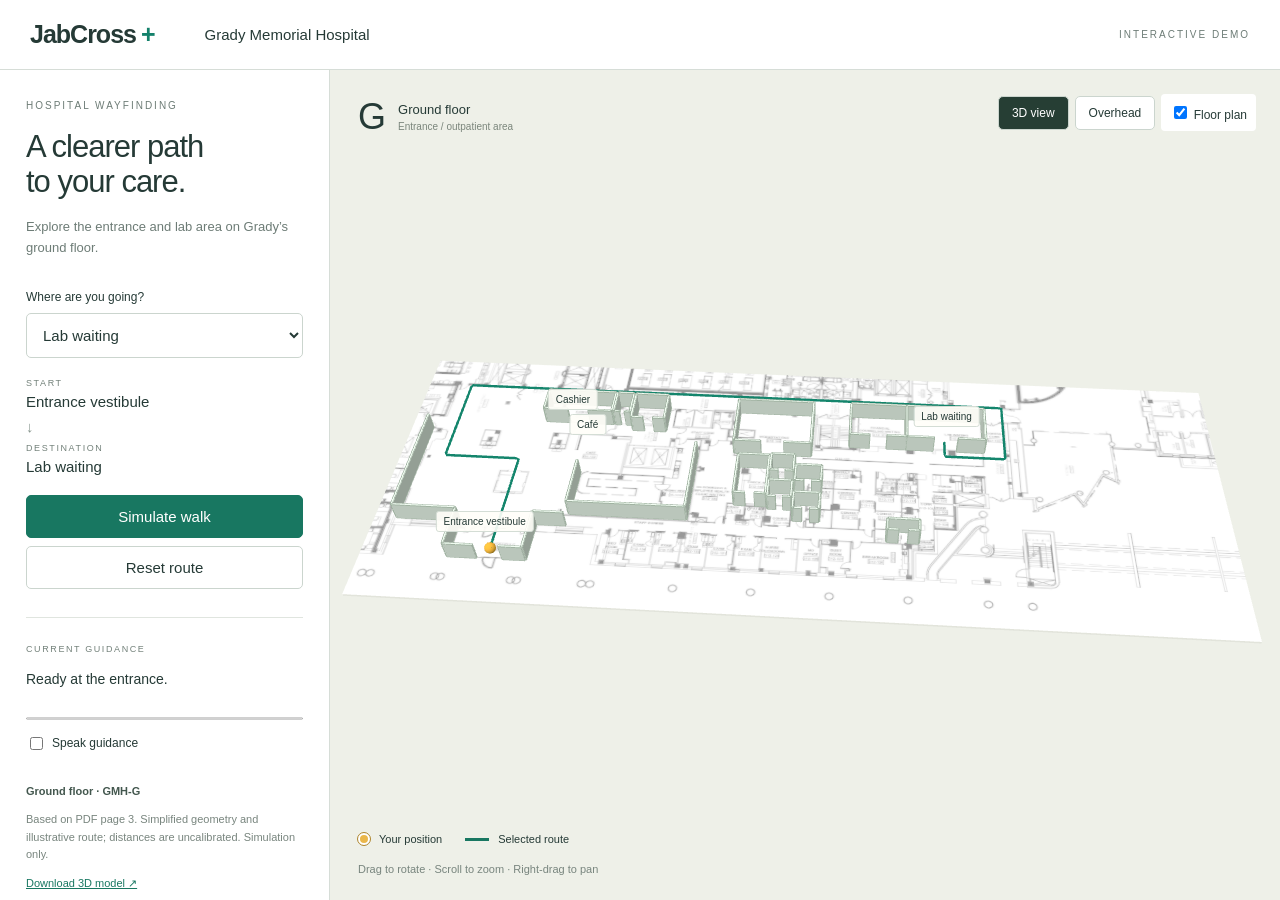
==== demo/index.html @ 225fdd09 "3d floor" ====
<!doctype html><html lang="en"><head><meta charset="utf-8"><meta name="viewport" content="width=device-width,initial-scale=1"><title>JabCross · Grady ground floor</title><link rel="stylesheet" href="style.css"><script type="importmap">{"imports":{"three":"./vendor/three.module.js"}}</script></head><body><header><strong>JabCross<span class="cross">+</span></strong><span>Grady Memorial Hospital</span><small>INTERACTIVE DEMO</small></header><main><aside><div class="eyebrow">HOSPITAL WAYFINDING</div><h1>A clearer path<br>to your care.</h1><p class="intro">Explore the entrance and lab area on Grady’s ground floor.</p><label for="destination">Where are you going?</label><select id="destination"><option value="lab">Lab waiting</option><option value="cafe">Café</option><option value="cashier">Cashier</option></select><div class="journey"><small>START</small><div>Entrance vestibule</div><span>↓</span><small>DESTINATION</small><div id="target">Lab waiting</div></div><button id="play" class="primary">Simulate walk</button><button id="reset">Reset route</button><div class="instruction" aria-live="polite"><small>CURRENT GUIDANCE</small><p id="guidance">Ready at the entrance.</p><progress id="progress" value="0" max="1" aria-label="Route progress"></progress></div><label class="check"><input id="voice" type="checkbox"> Speak guidance</label><footer><b>Ground floor · GMH-G</b><p>Based on PDF page 3. Simplified geometry and illustrative route; distances are uncalibrated. Simulation only.</p><a href="grady-ground.glb" download>Download 3D model ↗</a><a href="grady-ground.json" download>Download map data ↗</a></footer></aside><section id="viewport" aria-label="Interactive 3D hospital map"><div class="tools"><button id="angled" aria-pressed="true">3D view</button><button id="top" aria-pressed="false">Overhead</button><label><input id="reference" type="checkbox" checked> Floor plan</label></div><div id="labels"></div><div class="maptitle"><b>G</b><span>Ground floor<small>Entrance / outpatient area</small></span></div><div class="legend"><span class="dot"></span> Your position <span class="line"></span> Selected route</div><div class="hint">Drag to rotate · Scroll to zoom · Right-drag to pan</div><div id="error" role="alert"></div></section></main><script type="module" src="app.js"></script></body></html>
---- demo/style.css ----
*{box-sizing:border-box}body{margin:0;background:#f5f4ef;color:#253a36;font:15px 'Segoe UI',sans-serif}header{height:70px;display:flex;align-items:center;gap:50px;padding:0 30px;border-bottom:1px solid #d6ddd7;background:#fff}header strong{font-size:25px;letter-spacing:-1px}.cross{color:#14816b;margin-left:5px}header small{margin-left:auto;letter-spacing:2px;font-size:10px;color:#6e7d77}main{display:grid;grid-template-columns:330px 1fr;height:calc(100dvh - 70px)}aside{padding:30px 26px;overflow:auto;background:#fff;border-right:1px solid #d6ddd7}.eyebrow{font-size:10px;letter-spacing:2px;color:#6d7c76}h1{font-size:31px;line-height:1.13;letter-spacing:-1px;font-weight:500;margin:18px 0}.intro{color:#6d7c76;line-height:1.6;font-size:13px;margin-bottom:28px}label{font-size:12px}select,button{font:inherit;border:1px solid #cbd5ce;border-radius:5px;background:#fff;color:#253a36;padding:12px;cursor:pointer}select{display:block;width:100%;margin-top:9px}.journey{padding:20px 0;display:grid;gap:5px}.journey small,.instruction small{font-size:9px;letter-spacing:1.6px;color:#73817a}.journey span{color:#8a9890;margin:3px 0}aside button{width:100%;margin-bottom:8px}.primary{background:#187761;color:#fff;border-color:#187761}button:hover{filter:brightness(.96)}button:focus-visible,a:focus-visible,select:focus-visible{outline:3px solid #c69837;outline-offset:3px}.instruction{border-top:1px solid #e0e5df;margin-top:20px;padding-top:20px;min-height:105px}.instruction p{font-size:14px;line-height:1.5}progress{width:100%;height:5px;accent-color:#187761}.check{display:flex;align-items:center;gap:6px;margin-top:12px}footer{margin-top:30px;font-size:11px;color:#78857e;line-height:1.6}footer b{color:#43574e}footer a{display:block;color:#187761;margin-top:7px}#viewport{position:relative;overflow:hidden;min-height:480px}canvas{display:block;width:100%;height:100%}.tools{position:absolute;right:24px;top:24px;z-index:3;display:flex;gap:6px;align-items:center}.tools button{padding:9px 13px;font-size:12px}.tools button[aria-pressed=true]{background:#263e34;color:white}.tools label{background:#fff;padding:9px;border-radius:4px}.maptitle{position:absolute;left:28px;top:26px;display:flex;gap:12px;align-items:center;pointer-events:none}.maptitle b{font-size:36px;font-weight:400}.maptitle span{font-size:13px}.maptitle small{display:block;font-size:10px;color:#7b867c;margin-top:4px}.legend{position:absolute;bottom:55px;left:28px;display:flex;gap:9px;align-items:center;font-size:11px}.dot{background:#eab74b;border:2px solid white;outline:1px solid #ae852d;width:12px;height:12px;border-radius:50%}.line{width:24px;height:3px;background:#187761;margin-left:14px}.hint{position:absolute;bottom:25px;left:28px;font-size:11px;color:#78857e}#labels{position:absolute;inset:0;pointer-events:none;overflow:hidden}.label{position:absolute;background:#fffef9e8;border:1px solid #d4ddd5;padding:4px 7px;white-space:nowrap;font-size:10px;border-radius:3px;transform:translate(-50%,-100%)}#error{position:absolute;top:100px;left:25px;color:#ac3333}@media(max-width:850px){main{grid-template-columns:250px 1fr}aside{padding:22px 18px}.tools{top:85px;left:18px;right:auto}.maptitle{left:18px}h1{font-size:26px}}@media(max-width:600px){header{gap:18px;padding:0 16px}header span{font-size:11px}header small{display:none}main{display:flex;flex-direction:column-reverse;height:auto}#viewport{height:58dvh;min-height:400px}aside{overflow:visible}.journey{display:none}aside h1 br{display:none}h1{font-size:25px}.intro{margin-bottom:15px}footer{margin-top:18px}}
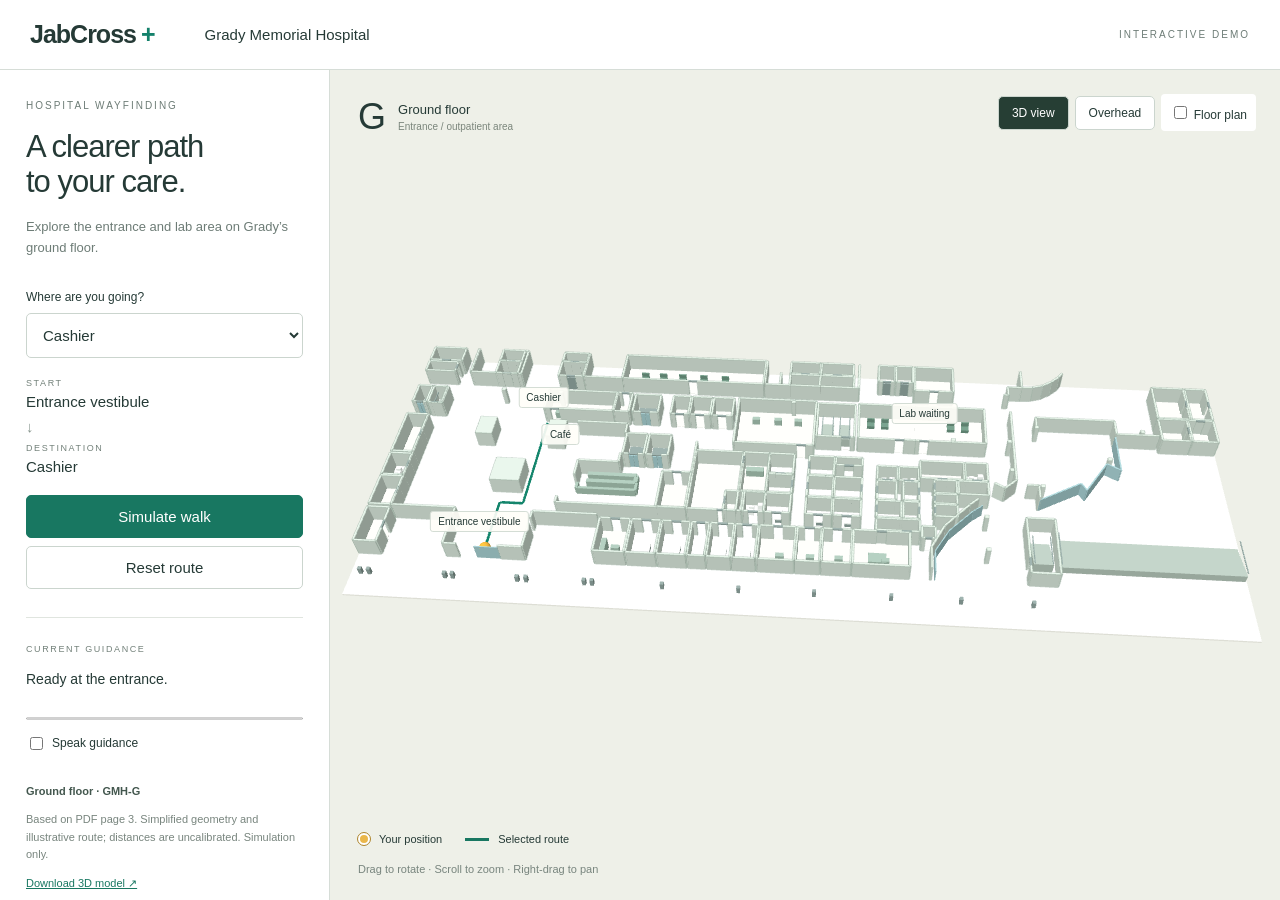
==== commit fdbd6b1a: "Add navigator and align the shared map with PLAN.md - server/nav.py: routing, guidance, pacing and l" ====
--- a/demo/index.html
+++ b/demo/index.html
@@ -1 +1 @@
-<!doctype html><html lang="en"><head><meta charset="utf-8"><meta name="viewport" content="width=device-width,initial-scale=1"><title>JabCross · Grady ground floor</title><link rel="stylesheet" href="style.css"><script type="importmap">{"imports":{"three":"./vendor/three.module.js"}}</script></head><body><header><strong>JabCross<span class="cross">+</span></strong><span>Grady Memorial Hospital</span><small>INTERACTIVE DEMO</small></header><main><aside><div class="eyebrow">HOSPITAL WAYFINDING</div><h1>A clearer path<br>to your care.</h1><p class="intro">Explore the entrance and lab area on Grady’s ground floor.</p><label for="destination">Where are you going?</label><select id="destination"><option value="lab">Lab waiting</option><option value="cafe">Café</option><option value="cashier">Cashier</option></select><div class="journey"><small>START</small><div>Entrance vestibule</div><span>↓</span><small>DESTINATION</small><div id="target">Lab waiting</div></div><button id="play" class="primary">Simulate walk</button><button id="reset">Reset route</button><div class="instruction" aria-live="polite"><small>CURRENT GUIDANCE</small><p id="guidance">Ready at the entrance.</p><progress id="progress" value="0" max="1" aria-label="Route progress"></progress></div><label class="check"><input id="voice" type="checkbox"> Speak guidance</label><footer><b>Ground floor · GMH-G</b><p>Based on PDF page 3. Simplified geometry and illustrative route; distances are uncalibrated. Simulation only.</p><a href="grady-ground.glb" download>Download 3D model ↗</a><a href="grady-ground.json" download>Download map data ↗</a></footer></aside><section id="viewport" aria-label="Interactive 3D hospital map"><div class="tools"><button id="angled" aria-pressed="true">3D view</button><button id="top" aria-pressed="false">Overhead</button><label><input id="reference" type="checkbox" checked> Floor plan</label></div><div id="labels"></div><div class="maptitle"><b>G</b><span>Ground floor<small>Entrance / outpatient area</small></span></div><div class="legend"><span class="dot"></span> Your position <span class="line"></span> Selected route</div><div class="hint">Drag to rotate · Scroll to zoom · Right-drag to pan</div><div id="error" role="alert"></div></section></main><script type="module" src="app.js"></script></body></html>
+<!doctype html><html lang="en"><head><meta charset="utf-8"><meta name="viewport" content="width=device-width,initial-scale=1"><title>JabCross · Grady ground floor</title><link rel="stylesheet" href="style.css"><script type="importmap">{"imports":{"three":"./vendor/three.module.js"}}</script></head><body><header><strong>JabCross<span class="cross">+</span></strong><span>Grady Memorial Hospital</span><small>INTERACTIVE DEMO</small></header><main><aside><div class="eyebrow">HOSPITAL WAYFINDING</div><h1>A clearer path<br>to your care.</h1><p class="intro">Explore the entrance and lab area on Grady’s ground floor.</p><label for="destination">Where are you going?</label><select id="destination"><option value="cashier">Cashier</option><option value="cafe">Café</option><option value="lab">Lab waiting</option></select><div class="journey"><small>START</small><div>Entrance vestibule</div><span>↓</span><small>DESTINATION</small><div id="target">Cashier</div></div><button id="play" class="primary">Simulate walk</button><button id="reset">Reset route</button><div class="instruction" aria-live="polite"><small>CURRENT GUIDANCE</small><p id="guidance">Ready at the entrance.</p><progress id="progress" value="0" max="1" aria-label="Route progress"></progress></div><label class="check"><input id="voice" type="checkbox"> Speak guidance</label><footer><b>Ground floor · GMH-G</b><p>Based on PDF page 3. Simplified geometry and illustrative route; distances are uncalibrated. Simulation only.</p><a href="grady-ground.glb" download>Download 3D model ↗</a><a href="grady-ground.json" download>Download map data ↗</a></footer></aside><section id="viewport" aria-label="Interactive 3D hospital map"><div class="tools"><button id="angled" aria-pressed="true">3D view</button><button id="top" aria-pressed="false">Overhead</button><label><input id="reference" type="checkbox"> Floor plan</label></div><div id="labels"></div><div class="maptitle"><b>G</b><span>Ground floor<small>Entrance / outpatient area</small></span></div><div class="legend"><span class="dot"></span> Your position <span class="line"></span> Selected route</div><div class="hint">Drag to rotate · Scroll to zoom · Right-drag to pan</div><div id="error" role="alert"></div></section></main><script type="module" src="app.js"></script></body></html>
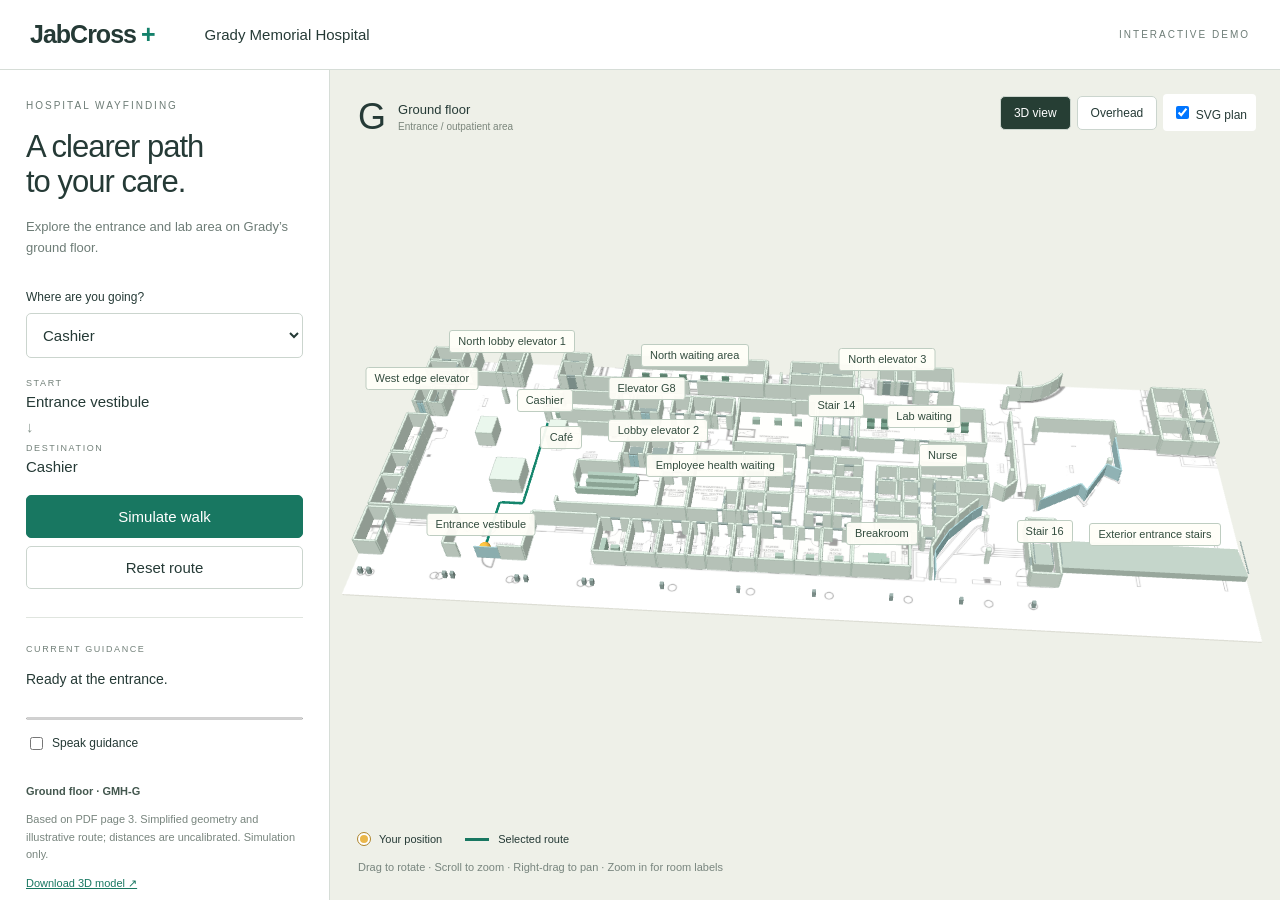
==== commit 7aabf49e: "file" ====
--- a/demo/index.html
+++ b/demo/index.html
@@ -1 +1 @@
-<!doctype html><html lang="en"><head><meta charset="utf-8"><meta name="viewport" content="width=device-width,initial-scale=1"><title>JabCross · Grady ground floor</title><link rel="stylesheet" href="style.css"><script type="importmap">{"imports":{"three":"./vendor/three.module.js"}}</script></head><body><header><strong>JabCross<span class="cross">+</span></strong><span>Grady Memorial Hospital</span><small>INTERACTIVE DEMO</small></header><main><aside><div class="eyebrow">HOSPITAL WAYFINDING</div><h1>A clearer path<br>to your care.</h1><p class="intro">Explore the entrance and lab area on Grady’s ground floor.</p><label for="destination">Where are you going?</label><select id="destination"><option value="cashier">Cashier</option><option value="cafe">Café</option><option value="lab">Lab waiting</option></select><div class="journey"><small>START</small><div>Entrance vestibule</div><span>↓</span><small>DESTINATION</small><div id="target">Cashier</div></div><button id="play" class="primary">Simulate walk</button><button id="reset">Reset route</button><div class="instruction" aria-live="polite"><small>CURRENT GUIDANCE</small><p id="guidance">Ready at the entrance.</p><progress id="progress" value="0" max="1" aria-label="Route progress"></progress></div><label class="check"><input id="voice" type="checkbox"> Speak guidance</label><footer><b>Ground floor · GMH-G</b><p>Based on PDF page 3. Simplified geometry and illustrative route; distances are uncalibrated. Simulation only.</p><a href="grady-ground.glb" download>Download 3D model ↗</a><a href="grady-ground.json" download>Download map data ↗</a></footer></aside><section id="viewport" aria-label="Interactive 3D hospital map"><div class="tools"><button id="angled" aria-pressed="true">3D view</button><button id="top" aria-pressed="false">Overhead</button><label><input id="reference" type="checkbox"> Floor plan</label></div><div id="labels"></div><div class="maptitle"><b>G</b><span>Ground floor<small>Entrance / outpatient area</small></span></div><div class="legend"><span class="dot"></span> Your position <span class="line"></span> Selected route</div><div class="hint">Drag to rotate · Scroll to zoom · Right-drag to pan</div><div id="error" role="alert"></div></section></main><script type="module" src="app.js"></script></body></html>
+<!doctype html><html lang="en"><head><meta charset="utf-8"><meta name="viewport" content="width=device-width,initial-scale=1"><title>JabCross · Grady ground floor</title><link rel="stylesheet" href="style.css"><script type="importmap">{"imports":{"three":"./vendor/three.module.js"}}</script></head><body><header><strong>JabCross<span class="cross">+</span></strong><span>Grady Memorial Hospital</span><small>INTERACTIVE DEMO</small></header><main><aside><div class="eyebrow">HOSPITAL WAYFINDING</div><h1>A clearer path<br>to your care.</h1><p class="intro">Explore the entrance and lab area on Grady’s ground floor.</p><label for="destination">Where are you going?</label><select id="destination"><option value="cashier">Cashier</option><option value="cafe">Café</option><option value="lab">Lab waiting</option></select><div class="journey"><small>START</small><div>Entrance vestibule</div><span>↓</span><small>DESTINATION</small><div id="target">Cashier</div></div><button id="play" class="primary">Simulate walk</button><button id="reset">Reset route</button><div class="instruction" aria-live="polite"><small>CURRENT GUIDANCE</small><p id="guidance">Ready at the entrance.</p><progress id="progress" value="0" max="1" aria-label="Route progress"></progress></div><label class="check"><input id="voice" type="checkbox"> Speak guidance</label><footer><b>Ground floor · GMH-G</b><p>Based on PDF page 3. Simplified geometry and illustrative route; distances are uncalibrated. Simulation only.</p><a href="grady-ground.glb" download>Download 3D model ↗</a><a href="grady-ground.json" download>Download map data ↗</a></footer></aside><section id="viewport" aria-label="Interactive 3D hospital map"><div class="tools"><button id="angled" aria-pressed="true">3D view</button><button id="top" aria-pressed="false">Overhead</button><label><input id="reference" type="checkbox" checked> SVG plan</label></div><div id="labels"></div><div class="maptitle"><b>G</b><span>Ground floor<small>Entrance / outpatient area</small></span></div><div class="legend"><span class="dot"></span> Your position <span class="line"></span> Selected route</div><div class="hint">Drag to rotate · Scroll to zoom · Right-drag to pan · Zoom in for room labels</div><div id="error" role="alert"></div></section></main><script type="module" src="app.js"></script></body></html>
--- a/demo/style.css
+++ b/demo/style.css
@@ -1 +1,6 @@
 *{box-sizing:border-box}body{margin:0;background:#f5f4ef;color:#253a36;font:15px 'Segoe UI',sans-serif}header{height:70px;display:flex;align-items:center;gap:50px;padding:0 30px;border-bottom:1px solid #d6ddd7;background:#fff}header strong{font-size:25px;letter-spacing:-1px}.cross{color:#14816b;margin-left:5px}header small{margin-left:auto;letter-spacing:2px;font-size:10px;color:#6e7d77}main{display:grid;grid-template-columns:330px 1fr;height:calc(100dvh - 70px)}aside{padding:30px 26px;overflow:auto;background:#fff;border-right:1px solid #d6ddd7}.eyebrow{font-size:10px;letter-spacing:2px;color:#6d7c76}h1{font-size:31px;line-height:1.13;letter-spacing:-1px;font-weight:500;margin:18px 0}.intro{color:#6d7c76;line-height:1.6;font-size:13px;margin-bottom:28px}label{font-size:12px}select,button{font:inherit;border:1px solid #cbd5ce;border-radius:5px;background:#fff;color:#253a36;padding:12px;cursor:pointer}select{display:block;width:100%;margin-top:9px}.journey{padding:20px 0;display:grid;gap:5px}.journey small,.instruction small{font-size:9px;letter-spacing:1.6px;color:#73817a}.journey span{color:#8a9890;margin:3px 0}aside button{width:100%;margin-bottom:8px}.primary{background:#187761;color:#fff;border-color:#187761}button:hover{filter:brightness(.96)}button:focus-visible,a:focus-visible,select:focus-visible{outline:3px solid #c69837;outline-offset:3px}.instruction{border-top:1px solid #e0e5df;margin-top:20px;padding-top:20px;min-height:105px}.instruction p{font-size:14px;line-height:1.5}progress{width:100%;height:5px;accent-color:#187761}.check{display:flex;align-items:center;gap:6px;margin-top:12px}footer{margin-top:30px;font-size:11px;color:#78857e;line-height:1.6}footer b{color:#43574e}footer a{display:block;color:#187761;margin-top:7px}#viewport{position:relative;overflow:hidden;min-height:480px}canvas{display:block;width:100%;height:100%}.tools{position:absolute;right:24px;top:24px;z-index:3;display:flex;gap:6px;align-items:center}.tools button{padding:9px 13px;font-size:12px}.tools button[aria-pressed=true]{background:#263e34;color:white}.tools label{background:#fff;padding:9px;border-radius:4px}.maptitle{position:absolute;left:28px;top:26px;display:flex;gap:12px;align-items:center;pointer-events:none}.maptitle b{font-size:36px;font-weight:400}.maptitle span{font-size:13px}.maptitle small{display:block;font-size:10px;color:#7b867c;margin-top:4px}.legend{position:absolute;bottom:55px;left:28px;display:flex;gap:9px;align-items:center;font-size:11px}.dot{background:#eab74b;border:2px solid white;outline:1px solid #ae852d;width:12px;height:12px;border-radius:50%}.line{width:24px;height:3px;background:#187761;margin-left:14px}.hint{position:absolute;bottom:25px;left:28px;font-size:11px;color:#78857e}#labels{position:absolute;inset:0;pointer-events:none;overflow:hidden}.label{position:absolute;background:#fffef9e8;border:1px solid #d4ddd5;padding:4px 7px;white-space:nowrap;font-size:10px;border-radius:3px;transform:translate(-50%,-100%)}#error{position:absolute;top:100px;left:25px;color:#ac3333}@media(max-width:850px){main{grid-template-columns:250px 1fr}aside{padding:22px 18px}.tools{top:85px;left:18px;right:auto}.maptitle{left:18px}h1{font-size:26px}}@media(max-width:600px){header{gap:18px;padding:0 16px}header span{font-size:11px}header small{display:none}main{display:flex;flex-direction:column-reverse;height:auto}#viewport{height:58dvh;min-height:400px}aside{overflow:visible}.journey{display:none}aside h1 br{display:none}h1{font-size:25px}.intro{margin-bottom:15px}footer{margin-top:18px}}
+
+/* Labels are prioritized and collision-culled in screen space. */
+.label{font-size:11px;line-height:15px;height:23px;padding:3px 8px;background:#fffef8f0;text-align:center;box-sizing:border-box;border-color:#becdc1;color:#324c3e}
+.label[hidden]{display:none}
+.hint{right:20px;line-height:1.5;max-width:calc(100% - 48px)}
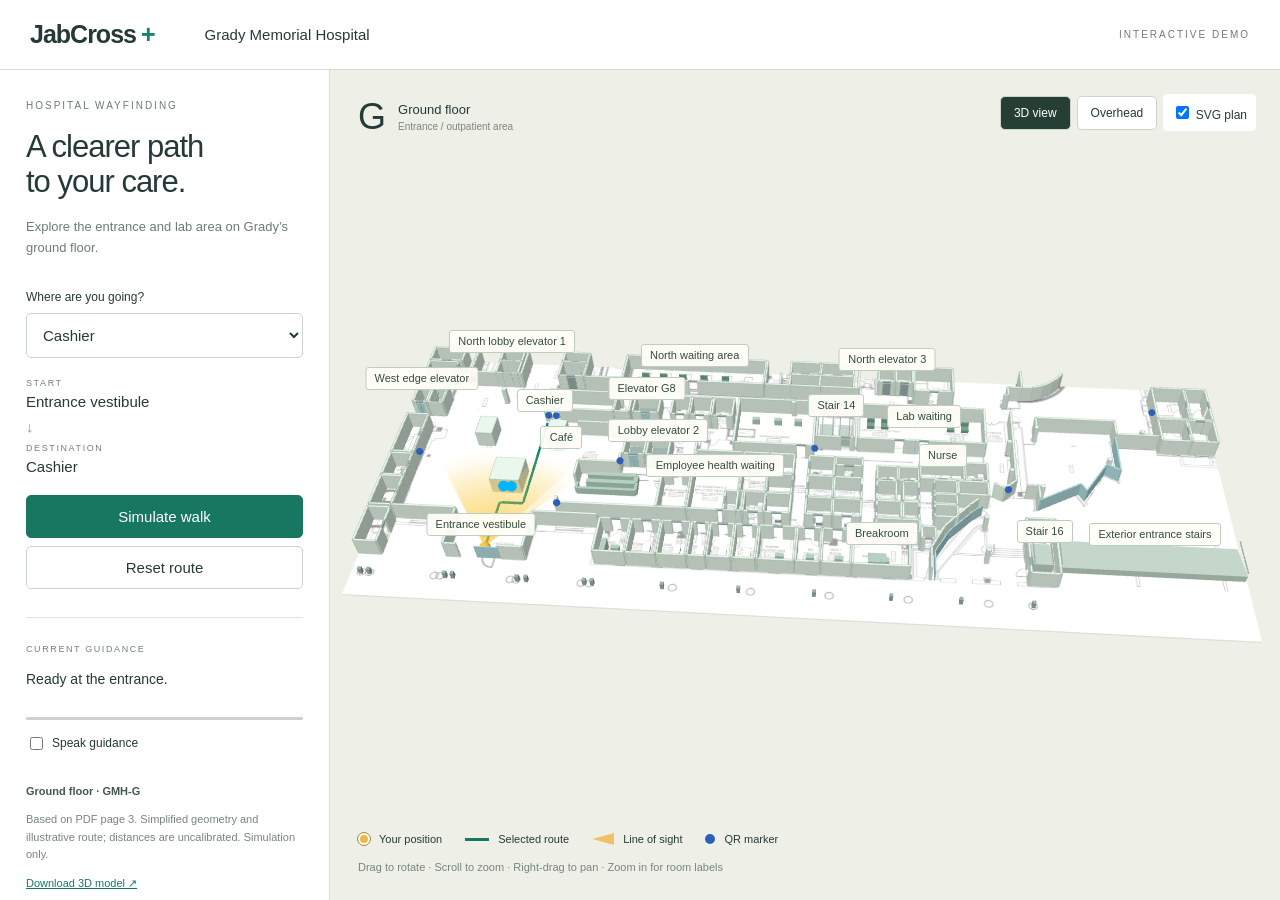
==== commit cc5fa9f1: "Add line-of-sight beam and wall markers to the 3D viewer The beam casts rays at chest height and sto" ====
--- a/demo/index.html
+++ b/demo/index.html
@@ -1 +1 @@
-<!doctype html><html lang="en"><head><meta charset="utf-8"><meta name="viewport" content="width=device-width,initial-scale=1"><title>JabCross · Grady ground floor</title><link rel="stylesheet" href="style.css"><script type="importmap">{"imports":{"three":"./vendor/three.module.js"}}</script></head><body><header><strong>JabCross<span class="cross">+</span></strong><span>Grady Memorial Hospital</span><small>INTERACTIVE DEMO</small></header><main><aside><div class="eyebrow">HOSPITAL WAYFINDING</div><h1>A clearer path<br>to your care.</h1><p class="intro">Explore the entrance and lab area on Grady’s ground floor.</p><label for="destination">Where are you going?</label><select id="destination"><option value="cashier">Cashier</option><option value="cafe">Café</option><option value="lab">Lab waiting</option></select><div class="journey"><small>START</small><div>Entrance vestibule</div><span>↓</span><small>DESTINATION</small><div id="target">Cashier</div></div><button id="play" class="primary">Simulate walk</button><button id="reset">Reset route</button><div class="instruction" aria-live="polite"><small>CURRENT GUIDANCE</small><p id="guidance">Ready at the entrance.</p><progress id="progress" value="0" max="1" aria-label="Route progress"></progress></div><label class="check"><input id="voice" type="checkbox"> Speak guidance</label><footer><b>Ground floor · GMH-G</b><p>Based on PDF page 3. Simplified geometry and illustrative route; distances are uncalibrated. Simulation only.</p><a href="grady-ground.glb" download>Download 3D model ↗</a><a href="grady-ground.json" download>Download map data ↗</a></footer></aside><section id="viewport" aria-label="Interactive 3D hospital map"><div class="tools"><button id="angled" aria-pressed="true">3D view</button><button id="top" aria-pressed="false">Overhead</button><label><input id="reference" type="checkbox" checked> SVG plan</label></div><div id="labels"></div><div class="maptitle"><b>G</b><span>Ground floor<small>Entrance / outpatient area</small></span></div><div class="legend"><span class="dot"></span> Your position <span class="line"></span> Selected route</div><div class="hint">Drag to rotate · Scroll to zoom · Right-drag to pan · Zoom in for room labels</div><div id="error" role="alert"></div></section></main><script type="module" src="app.js"></script></body></html>
+<!doctype html><html lang="en"><head><meta charset="utf-8"><meta name="viewport" content="width=device-width,initial-scale=1"><title>JabCross · Grady ground floor</title><link rel="stylesheet" href="style.css"><script type="importmap">{"imports":{"three":"./vendor/three.module.js"}}</script></head><body><header><strong>JabCross<span class="cross">+</span></strong><span>Grady Memorial Hospital</span><small>INTERACTIVE DEMO</small></header><main><aside><div class="eyebrow">HOSPITAL WAYFINDING</div><h1>A clearer path<br>to your care.</h1><p class="intro">Explore the entrance and lab area on Grady’s ground floor.</p><label for="destination">Where are you going?</label><select id="destination"><option value="cashier">Cashier</option><option value="cafe">Café</option><option value="lab">Lab waiting</option></select><div class="journey"><small>START</small><div>Entrance vestibule</div><span>↓</span><small>DESTINATION</small><div id="target">Cashier</div></div><button id="play" class="primary">Simulate walk</button><button id="reset">Reset route</button><div class="instruction" aria-live="polite"><small>CURRENT GUIDANCE</small><p id="guidance">Ready at the entrance.</p><progress id="progress" value="0" max="1" aria-label="Route progress"></progress></div><label class="check"><input id="voice" type="checkbox"> Speak guidance</label><footer><b>Ground floor · GMH-G</b><p>Based on PDF page 3. Simplified geometry and illustrative route; distances are uncalibrated. Simulation only.</p><a href="grady-ground.glb" download>Download 3D model ↗</a><a href="grady-ground.json" download>Download map data ↗</a></footer></aside><section id="viewport" aria-label="Interactive 3D hospital map"><div class="tools"><button id="angled" aria-pressed="true">3D view</button><button id="top" aria-pressed="false">Overhead</button><label><input id="reference" type="checkbox" checked> SVG plan</label></div><div id="labels"></div><div class="maptitle"><b>G</b><span>Ground floor<small>Entrance / outpatient area</small></span></div><div class="legend"><span class="dot"></span> Your position <span class="line"></span> Selected route <span class="beam"></span> Line of sight <span class="marker"></span> QR marker</div><div class="hint">Drag to rotate · Scroll to zoom · Right-drag to pan · Zoom in for room labels</div><div id="error" role="alert"></div></section></main><script type="module" src="app.js"></script></body></html>
--- a/demo/style.css
+++ b/demo/style.css
@@ -4,3 +4,5 @@
 .label{font-size:11px;line-height:15px;height:23px;padding:3px 8px;background:#fffef8f0;text-align:center;box-sizing:border-box;border-color:#becdc1;color:#324c3e}
 .label[hidden]{display:none}
 .hint{right:20px;line-height:1.5;max-width:calc(100% - 48px)}
+.beam{width:22px;height:12px;margin-left:14px;background:#f59e1499;clip-path:polygon(0 50%,100% 0,100% 100%)}
+.marker{width:10px;height:10px;margin-left:14px;background:#2b5fb8;border-radius:50%}
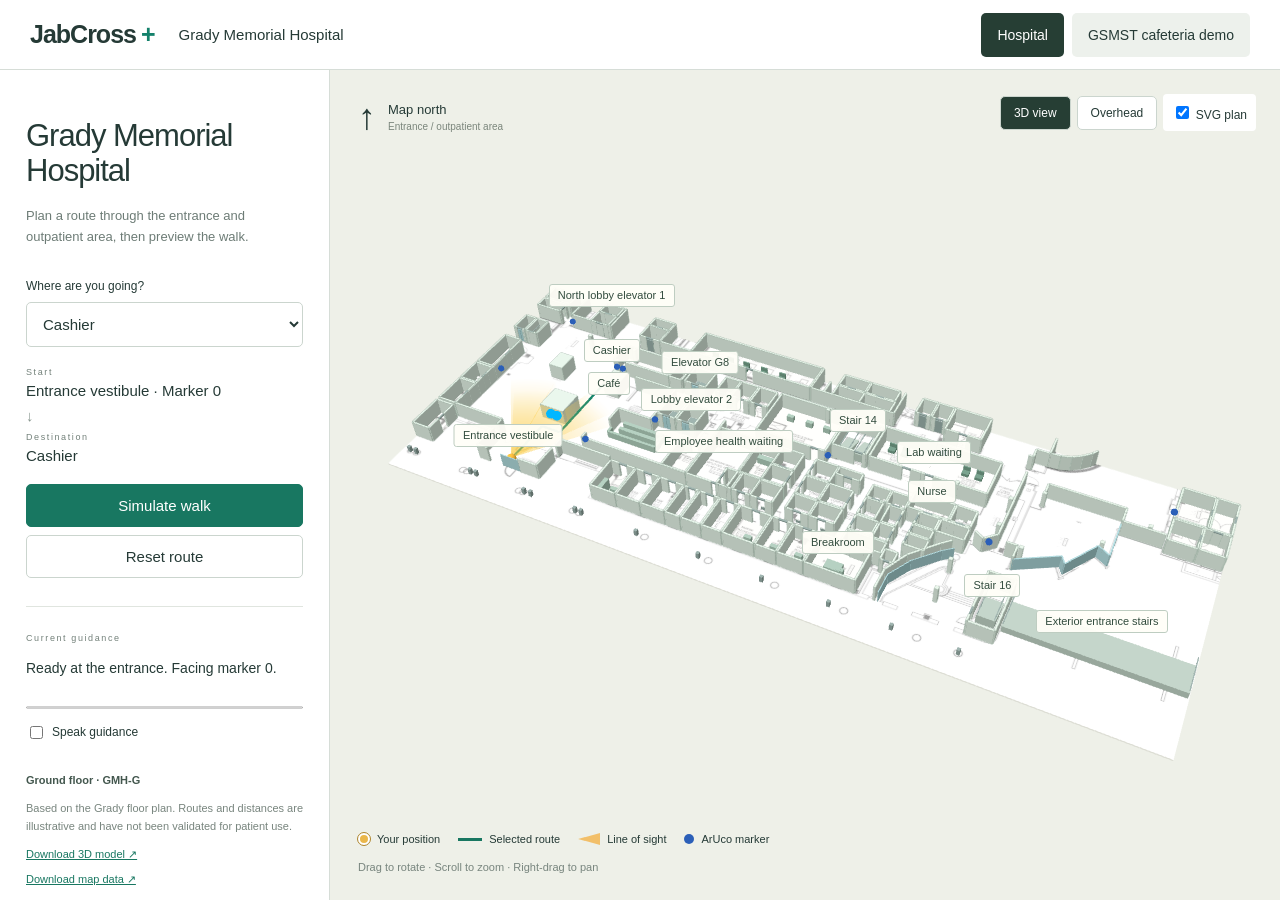
==== commit 9c92083a: "all" ====
--- a/demo/index.html
+++ b/demo/index.html
@@ -1 +1 @@
-<!doctype html><html lang="en"><head><meta charset="utf-8"><meta name="viewport" content="width=device-width,initial-scale=1"><title>JabCross · Grady ground floor</title><link rel="stylesheet" href="style.css"><script type="importmap">{"imports":{"three":"./vendor/three.module.js"}}</script></head><body><header><strong>JabCross<span class="cross">+</span></strong><span>Grady Memorial Hospital</span><small>INTERACTIVE DEMO</small></header><main><aside><div class="eyebrow">HOSPITAL WAYFINDING</div><h1>A clearer path<br>to your care.</h1><p class="intro">Explore the entrance and lab area on Grady’s ground floor.</p><label for="destination">Where are you going?</label><select id="destination"><option value="cashier">Cashier</option><option value="cafe">Café</option><option value="lab">Lab waiting</option></select><div class="journey"><small>START</small><div>Entrance vestibule</div><span>↓</span><small>DESTINATION</small><div id="target">Cashier</div></div><button id="play" class="primary">Simulate walk</button><button id="reset">Reset route</button><div class="instruction" aria-live="polite"><small>CURRENT GUIDANCE</small><p id="guidance">Ready at the entrance.</p><progress id="progress" value="0" max="1" aria-label="Route progress"></progress></div><label class="check"><input id="voice" type="checkbox"> Speak guidance</label><footer><b>Ground floor · GMH-G</b><p>Based on PDF page 3. Simplified geometry and illustrative route; distances are uncalibrated. Simulation only.</p><a href="grady-ground.glb" download>Download 3D model ↗</a><a href="grady-ground.json" download>Download map data ↗</a></footer></aside><section id="viewport" aria-label="Interactive 3D hospital map"><div class="tools"><button id="angled" aria-pressed="true">3D view</button><button id="top" aria-pressed="false">Overhead</button><label><input id="reference" type="checkbox" checked> SVG plan</label></div><div id="labels"></div><div class="maptitle"><b>G</b><span>Ground floor<small>Entrance / outpatient area</small></span></div><div class="legend"><span class="dot"></span> Your position <span class="line"></span> Selected route <span class="beam"></span> Line of sight <span class="marker"></span> QR marker</div><div class="hint">Drag to rotate · Scroll to zoom · Right-drag to pan · Zoom in for room labels</div><div id="error" role="alert"></div></section></main><script type="module" src="app.js"></script></body></html>
+<!doctype html><html lang="en"><head><meta charset="utf-8"><meta name="viewport" content="width=device-width,initial-scale=1"><title>JabCross · GSMST cafeteria demo</title><link rel="stylesheet" href="style.css"><script type="importmap">{"imports":{"three":"./vendor/three.module.js"}}</script></head><body><header><strong>JabCross<span class="cross">+</span></strong><span id="venue">GSMST cafeteria demo route</span><nav class="map-tabs" aria-label="Choose a map"><a href="?map=hospital" data-map="hospital">Hospital</a><a href="?map=cafe" data-map="cafe">GSMST cafeteria demo</a></nav></header><main><aside><h1 id="map-heading">GSMST cafeteria demo</h1><p class="intro" id="map-description">Four pillars. One clear route.<br>Entrance → Lobby → Pharmacy → X-ray.</p><label for="destination">Where are you going?</label><select id="destination"><option value="pharmacy">Pharmacy</option><option value="xray">X-ray</option></select><div class="journey"><small>Start</small><div id="start-name">Entrance · Marker 0</div><span>↓</span><small>Destination</small><div id="target">Pharmacy</div></div><div class="walk-controls"><button id="play" class="primary">Simulate walk</button><button id="reset">Reset route</button></div><div class="instruction" aria-live="polite"><small>Current guidance</small><p id="guidance">Ready at the entrance.</p><progress id="progress" value="0" max="1" aria-label="Route progress"></progress></div><label class="check"><input id="voice" type="checkbox"> Speak guidance</label><footer><b id="scope">Café staging · Markers 0–3</b><p id="route-note">About 5 m per leg; 7 estimated steps. Right turn, left turn, then straight. Simulation only; venue measurements still needed.</p><a href="grady-ground.glb" download>Download 3D model ↗</a><a href="grady-ground.json" download>Download map data ↗</a></footer></aside><section id="viewport" aria-label="Interactive 3D demo route map"><div class="tools"><button id="angled" aria-pressed="true">3D view</button><button id="top" aria-pressed="false">Overhead</button><label><input id="reference" type="checkbox" checked> SVG plan</label></div><div id="labels"></div><div class="maptitle"><b>↑</b><span>Map north<small id="map-scope">GSMST / four-pillar route</small></span></div><div class="legend"><span><i class="dot"></i>Your position</span><span><i class="line"></i>Selected route</span><span><i class="beam"></i>Line of sight</span><span><i class="marker"></i>ArUco marker</span></div><div class="hint">Drag to rotate · Scroll to zoom · Right-drag to pan</div><div id="error" role="alert"></div></section></main><script type="module" src="app.js"></script></body></html>
--- a/demo/style.css
+++ b/demo/style.css
@@ -6,3 +6,14 @@
 .hint{right:20px;line-height:1.5;max-width:calc(100% - 48px)}
 .beam{width:22px;height:12px;margin-left:14px;background:#f59e1499;clip-path:polygon(0 50%,100% 0,100% 100%)}
 .marker{width:10px;height:10px;margin-left:14px;background:#2b5fb8;border-radius:50%}
+
+/* Keep the map key readable on the phone-sized preview. */
+.legend>span{display:inline-flex;align-items:center;gap:7px;white-space:nowrap}.legend i{display:inline-block;flex-shrink:0;margin-left:0}.legend{gap:18px}
+@media(max-width:600px){.legend{right:18px;left:18px;bottom:66px;flex-wrap:wrap;gap:7px;font-size:11px}.hint{bottom:18px;left:18px}.tools button{min-height:44px}.intro{font-size:14px}h1{font-size:26px}}
+/* Venue navigation and a map-first phone workflow. */
+header{gap:24px}.map-tabs{margin-left:auto;display:flex;gap:8px}.map-tabs a{display:flex;align-items:center;justify-content:center;min-height:44px;padding:10px 16px;border-radius:5px;color:#253a36;text-decoration:none;font-size:14px;background:#edf1ec}.map-tabs a[aria-current=page]{background:#263e34;color:white}.map-tabs a:focus-visible{outline:3px solid #c69837;outline-offset:3px}
+@media(max-width:1000px){header #venue{display:none}.legend{right:18px;flex-wrap:wrap;bottom:64px}}
+@media(max-width:600px){
+ header{height:auto;min-height:112px;flex-wrap:wrap;padding:12px 16px;gap:10px}header strong{font-size:23px}.map-tabs{width:100%;margin:0;gap:8px}.map-tabs a{font-size:14px;padding:10px 12px;flex:1}.map-tabs a:last-child{flex:2}
+ main{display:flex;flex-direction:column;height:auto}aside{display:contents}aside>*{margin-left:18px;margin-right:18px}aside h1{order:0;margin-top:22px;margin-bottom:8px;font-size:25px}aside .intro{order:1;margin-top:0;margin-bottom:16px;font-size:14px;line-height:1.5}aside>label[for=destination]{order:2;font-size:14px}#destination{order:3;width:calc(100% - 36px);font-size:16px;min-height:48px;margin-bottom:12px}.walk-controls{order:4;display:flex;gap:8px}.walk-controls button{width:auto;flex:1;min-height:48px;font-size:14px;margin:0}#viewport{order:5;height:52svh;min-height:380px;max-height:540px;margin-top:18px}.instruction{order:6;margin-top:0;padding-top:16px;min-height:90px}.check{order:7;font-size:14px;min-height:44px;margin-top:0}footer{order:8;margin-top:16px;margin-bottom:24px;font-size:12px}.journey{display:none}.tools{top:60px}.maptitle{top:15px}.maptitle small{font-size:11px}.legend{bottom:48px}.hint{font-size:11px;bottom:12px}input[type=checkbox]{width:20px;height:20px}
+}
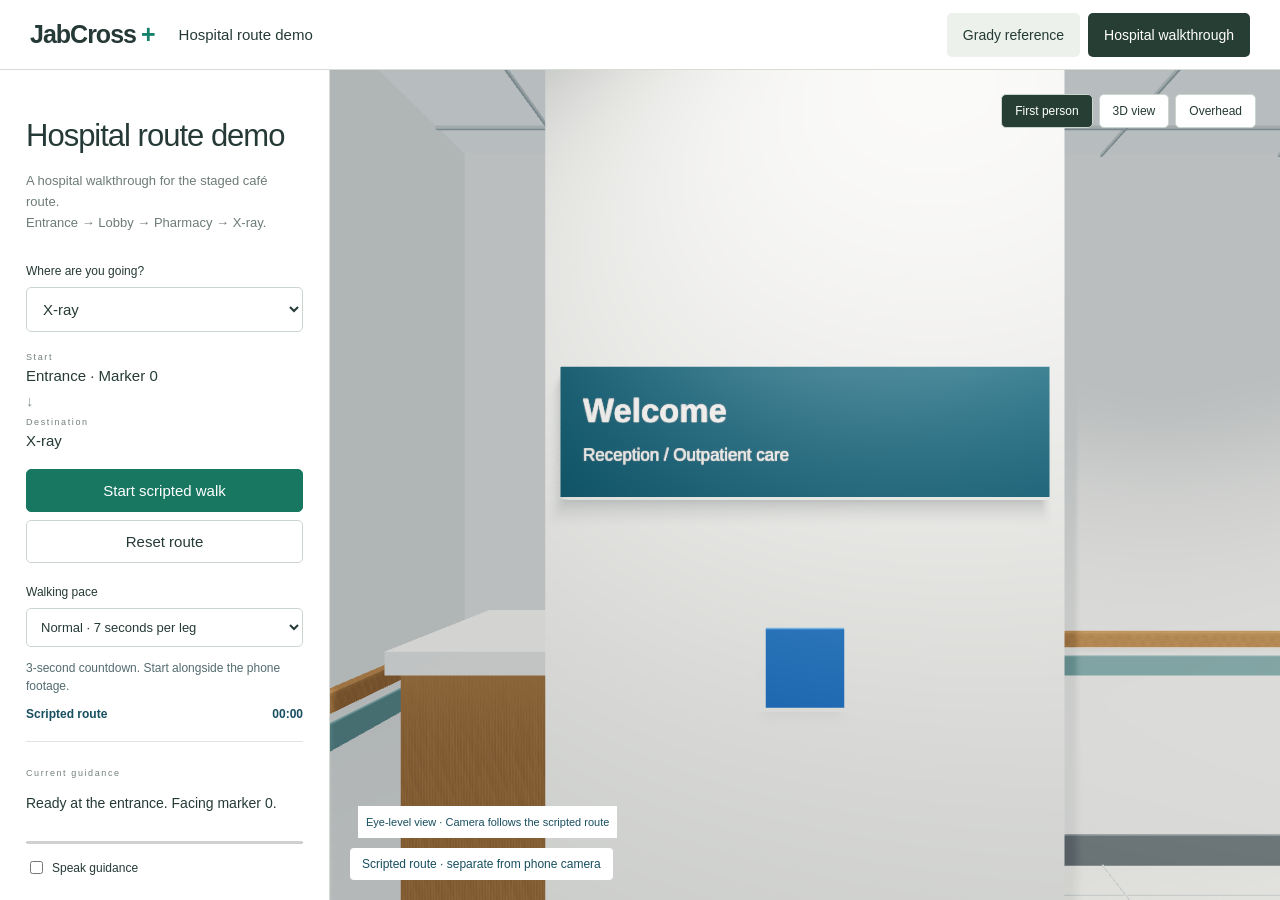
==== commit 4e06e550: "Add scripted first-person hospital walkthrough and visual polish" ====
--- a/demo/index.html
+++ b/demo/index.html
@@ -1 +1 @@
-<!doctype html><html lang="en"><head><meta charset="utf-8"><meta name="viewport" content="width=device-width,initial-scale=1"><title>JabCross · GSMST cafeteria demo</title><link rel="stylesheet" href="style.css"><script type="importmap">{"imports":{"three":"./vendor/three.module.js"}}</script></head><body><header><strong>JabCross<span class="cross">+</span></strong><span id="venue">GSMST cafeteria demo route</span><nav class="map-tabs" aria-label="Choose a map"><a href="?map=hospital" data-map="hospital">Hospital</a><a href="?map=cafe" data-map="cafe">GSMST cafeteria demo</a></nav></header><main><aside><h1 id="map-heading">GSMST cafeteria demo</h1><p class="intro" id="map-description">Four pillars. One clear route.<br>Entrance → Lobby → Pharmacy → X-ray.</p><label for="destination">Where are you going?</label><select id="destination"><option value="pharmacy">Pharmacy</option><option value="xray">X-ray</option></select><div class="journey"><small>Start</small><div id="start-name">Entrance · Marker 0</div><span>↓</span><small>Destination</small><div id="target">Pharmacy</div></div><div class="walk-controls"><button id="play" class="primary">Simulate walk</button><button id="reset">Reset route</button></div><div class="instruction" aria-live="polite"><small>Current guidance</small><p id="guidance">Ready at the entrance.</p><progress id="progress" value="0" max="1" aria-label="Route progress"></progress></div><label class="check"><input id="voice" type="checkbox"> Speak guidance</label><footer><b id="scope">Café staging · Markers 0–3</b><p id="route-note">About 5 m per leg; 7 estimated steps. Right turn, left turn, then straight. Simulation only; venue measurements still needed.</p><a href="grady-ground.glb" download>Download 3D model ↗</a><a href="grady-ground.json" download>Download map data ↗</a></footer></aside><section id="viewport" aria-label="Interactive 3D demo route map"><div class="tools"><button id="angled" aria-pressed="true">3D view</button><button id="top" aria-pressed="false">Overhead</button><label><input id="reference" type="checkbox" checked> SVG plan</label></div><div id="labels"></div><div class="maptitle"><b>↑</b><span>Map north<small id="map-scope">GSMST / four-pillar route</small></span></div><div class="legend"><span><i class="dot"></i>Your position</span><span><i class="line"></i>Selected route</span><span><i class="beam"></i>Line of sight</span><span><i class="marker"></i>ArUco marker</span></div><div class="hint">Drag to rotate · Scroll to zoom · Right-drag to pan</div><div id="error" role="alert"></div></section></main><script type="module" src="app.js"></script></body></html>
+<!doctype html><html lang="en"><head><meta charset="utf-8"><meta name="viewport" content="width=device-width,initial-scale=1"><title>JabCross · Hospital route demo</title><link rel="stylesheet" href="style.css?v=hospital-pov-2"><script type="importmap">{"imports":{"three":"./vendor/three.module.js"}}</script></head><body><header><strong>JabCross<span class="cross">+</span></strong><span id="venue">Scripted hospital route</span><nav class="map-tabs" aria-label="Choose a map"><a href="?map=hospital" data-map="hospital">Grady reference</a><a href="?map=cafe" data-map="cafe">Hospital walkthrough</a></nav></header><main><aside><h1 id="map-heading">Hospital route demo</h1><p class="intro" id="map-description">A hospital walkthrough for the staged café route.<br>Entrance → Lobby → Pharmacy → X-ray.</p><label for="destination">Where are you going?</label><select id="destination"><option value="pharmacy">Pharmacy</option><option value="xray">X-ray</option></select><div class="journey"><small>Start</small><div id="start-name">Entrance · Marker 0</div><span>↓</span><small>Destination</small><div id="target">Pharmacy</div></div><div class="walk-controls"><button id="play" class="primary">Start scripted walk</button><button id="reset">Reset route</button></div><div class="film-controls"><label for="pace">Walking pace</label><select id="pace"><option value="1">Slow · 10 seconds per leg</option><option value="1.4" selected>Normal · 7 seconds per leg</option><option value="2">Fast · 5 seconds per leg</option></select><p>3-second countdown. Start alongside the phone footage.</p><b>Scripted route <output id="timer">00:00</output></b></div><div class="instruction" aria-live="polite"><small>Current guidance</small><p id="guidance">Ready at the entrance.</p><progress id="progress" value="0" max="1" aria-label="Route progress"></progress></div><label class="check"><input id="voice" type="checkbox"> Speak guidance</label><footer><b id="scope">Route simulation · Markers 0–3</b><p id="route-note">Illustrative hospital interior. Right turn, left turn, then straight. This scripted view runs separately from the real phone camera; it does not track the phone.</p><a href="grady-ground.glb" download>Download 3D model ↗</a><a href="grady-ground.json" download>Download map data ↗</a></footer></aside><section id="viewport" aria-label="Interactive 3D demo route map"><div class="tools"><button id="pov" aria-pressed="true">First person</button><button id="angled" aria-pressed="false">3D view</button><button id="top" aria-pressed="false">Overhead</button><label><input id="reference" type="checkbox" checked> SVG plan</label></div><div class="simulation-badge">Scripted route · separate from phone camera</div><div id="labels"></div><div class="maptitle"><b>↑</b><span>Map north<small id="map-scope">Scripted café route / hospital setting</small></span></div><div class="legend"><span><i class="dot"></i>Your position</span><span><i class="line"></i>Selected route</span><span><i class="beam"></i>Line of sight</span><span><i class="marker"></i>ArUco marker</span></div><div class="hint">Drag to rotate · Scroll to zoom · Right-drag to pan</div><div id="error" role="alert"></div></section></main><script type="module" src="app.js?v=hospital-pov-2"></script></body></html>
--- a/demo/style.css
+++ b/demo/style.css
@@ -1,6 +1,8 @@
 *{box-sizing:border-box}body{margin:0;background:#f5f4ef;color:#253a36;font:15px 'Segoe UI',sans-serif}header{height:70px;display:flex;align-items:center;gap:50px;padding:0 30px;border-bottom:1px solid #d6ddd7;background:#fff}header strong{font-size:25px;letter-spacing:-1px}.cross{color:#14816b;margin-left:5px}header small{margin-left:auto;letter-spacing:2px;font-size:10px;color:#6e7d77}main{display:grid;grid-template-columns:330px 1fr;height:calc(100dvh - 70px)}aside{padding:30px 26px;overflow:auto;background:#fff;border-right:1px solid #d6ddd7}.eyebrow{font-size:10px;letter-spacing:2px;color:#6d7c76}h1{font-size:31px;line-height:1.13;letter-spacing:-1px;font-weight:500;margin:18px 0}.intro{color:#6d7c76;line-height:1.6;font-size:13px;margin-bottom:28px}label{font-size:12px}select,button{font:inherit;border:1px solid #cbd5ce;border-radius:5px;background:#fff;color:#253a36;padding:12px;cursor:pointer}select{display:block;width:100%;margin-top:9px}.journey{padding:20px 0;display:grid;gap:5px}.journey small,.instruction small{font-size:9px;letter-spacing:1.6px;color:#73817a}.journey span{color:#8a9890;margin:3px 0}aside button{width:100%;margin-bottom:8px}.primary{background:#187761;color:#fff;border-color:#187761}button:hover{filter:brightness(.96)}button:focus-visible,a:focus-visible,select:focus-visible{outline:3px solid #c69837;outline-offset:3px}.instruction{border-top:1px solid #e0e5df;margin-top:20px;padding-top:20px;min-height:105px}.instruction p{font-size:14px;line-height:1.5}progress{width:100%;height:5px;accent-color:#187761}.check{display:flex;align-items:center;gap:6px;margin-top:12px}footer{margin-top:30px;font-size:11px;color:#78857e;line-height:1.6}footer b{color:#43574e}footer a{display:block;color:#187761;margin-top:7px}#viewport{position:relative;overflow:hidden;min-height:480px}canvas{display:block;width:100%;height:100%}.tools{position:absolute;right:24px;top:24px;z-index:3;display:flex;gap:6px;align-items:center}.tools button{padding:9px 13px;font-size:12px}.tools button[aria-pressed=true]{background:#263e34;color:white}.tools label{background:#fff;padding:9px;border-radius:4px}.maptitle{position:absolute;left:28px;top:26px;display:flex;gap:12px;align-items:center;pointer-events:none}.maptitle b{font-size:36px;font-weight:400}.maptitle span{font-size:13px}.maptitle small{display:block;font-size:10px;color:#7b867c;margin-top:4px}.legend{position:absolute;bottom:55px;left:28px;display:flex;gap:9px;align-items:center;font-size:11px}.dot{background:#eab74b;border:2px solid white;outline:1px solid #ae852d;width:12px;height:12px;border-radius:50%}.line{width:24px;height:3px;background:#187761;margin-left:14px}.hint{position:absolute;bottom:25px;left:28px;font-size:11px;color:#78857e}#labels{position:absolute;inset:0;pointer-events:none;overflow:hidden}.label{position:absolute;background:#fffef9e8;border:1px solid #d4ddd5;padding:4px 7px;white-space:nowrap;font-size:10px;border-radius:3px;transform:translate(-50%,-100%)}#error{position:absolute;top:100px;left:25px;color:#ac3333}@media(max-width:850px){main{grid-template-columns:250px 1fr}aside{padding:22px 18px}.tools{top:85px;left:18px;right:auto}.maptitle{left:18px}h1{font-size:26px}}@media(max-width:600px){header{gap:18px;padding:0 16px}header span{font-size:11px}header small{display:none}main{display:flex;flex-direction:column-reverse;height:auto}#viewport{height:58dvh;min-height:400px}aside{overflow:visible}.journey{display:none}aside h1 br{display:none}h1{font-size:25px}.intro{margin-bottom:15px}footer{margin-top:18px}}
 
 /* Labels are prioritized and collision-culled in screen space. */
+.film-controls{margin-top:14px;font-size:12px}.film-controls p{line-height:1.5;color:#536b70}.film-controls b{display:flex;justify-content:space-between;color:#174e60}.film-controls select{font-size:13px;padding:10px}.simulation-badge{position:absolute;left:20px;bottom:20px;z-index:2;background:#fff;padding:9px 12px;border-radius:4px;font-size:12px;color:#174e60}.first-person .maptitle,.first-person .legend{display:none}.first-person .hint{bottom:62px;background:#fff;padding:8px;width:fit-content;color:#174e60}.tools{flex-wrap:wrap}.simulation-badge{bottom:102px}.first-person .simulation-badge{bottom:20px}
+@media(max-width:600px){.film-controls{order:5;margin-top:14px}.tools{left:12px;right:12px;top:12px}.tools button{padding:9px 10px}.first-person .hint{bottom:58px}.simulation-badge{font-size:10px;left:12px}.film-controls select{min-height:44px}.maptitle{display:none}}
 .label{font-size:11px;line-height:15px;height:23px;padding:3px 8px;background:#fffef8f0;text-align:center;box-sizing:border-box;border-color:#becdc1;color:#324c3e}
 .label[hidden]{display:none}
 .hint{right:20px;line-height:1.5;max-width:calc(100% - 48px)}
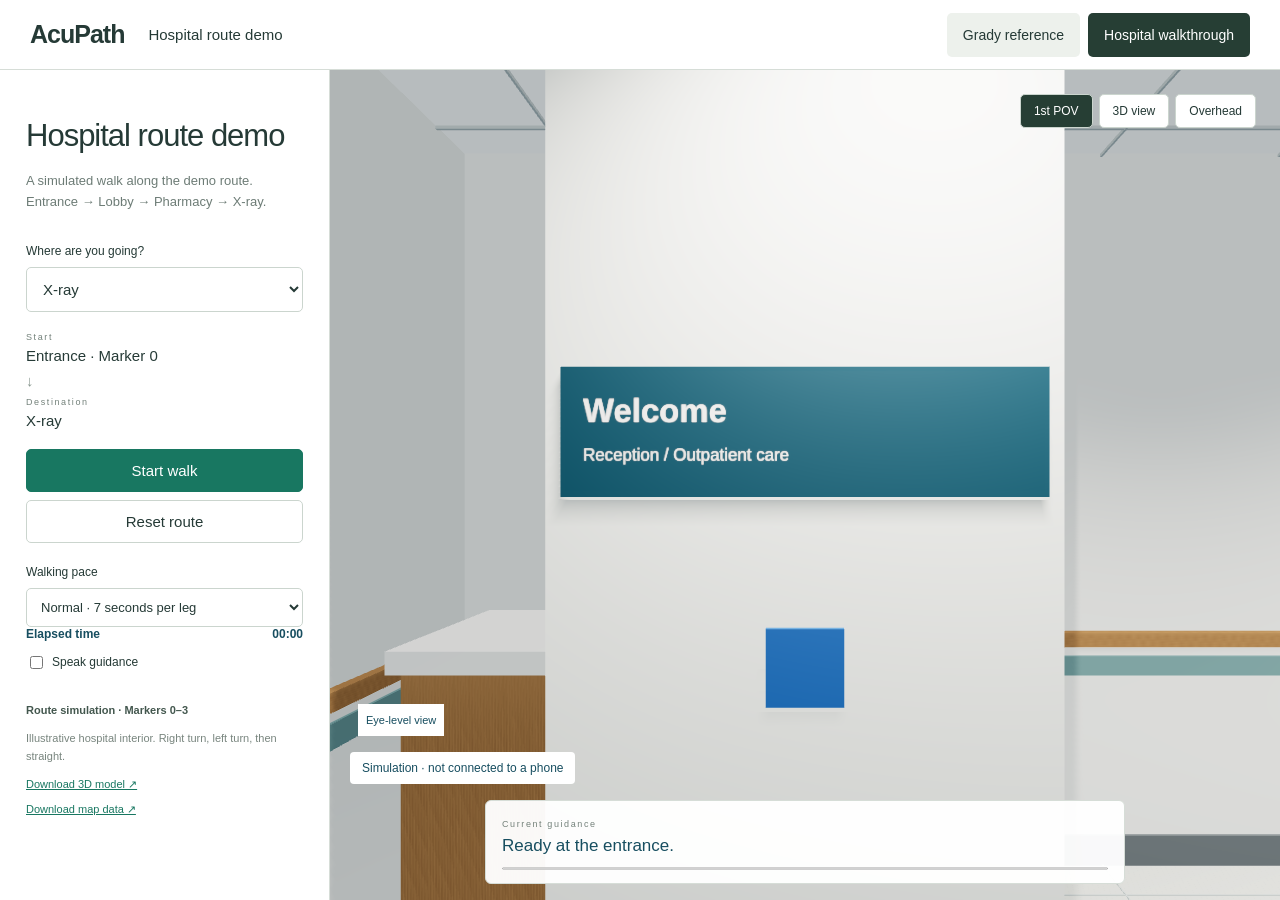
==== commit 60b9e355: "Rename to AcuPath, reorganize docs, and deploy viewer to GitHub Pages - Add 1st POV label, on-map gu" ====
--- a/demo/index.html
+++ b/demo/index.html
@@ -1 +1 @@
-<!doctype html><html lang="en"><head><meta charset="utf-8"><meta name="viewport" content="width=device-width,initial-scale=1"><title>JabCross · Hospital route demo</title><link rel="stylesheet" href="style.css?v=hospital-pov-2"><script type="importmap">{"imports":{"three":"./vendor/three.module.js"}}</script></head><body><header><strong>JabCross<span class="cross">+</span></strong><span id="venue">Scripted hospital route</span><nav class="map-tabs" aria-label="Choose a map"><a href="?map=hospital" data-map="hospital">Grady reference</a><a href="?map=cafe" data-map="cafe">Hospital walkthrough</a></nav></header><main><aside><h1 id="map-heading">Hospital route demo</h1><p class="intro" id="map-description">A hospital walkthrough for the staged café route.<br>Entrance → Lobby → Pharmacy → X-ray.</p><label for="destination">Where are you going?</label><select id="destination"><option value="pharmacy">Pharmacy</option><option value="xray">X-ray</option></select><div class="journey"><small>Start</small><div id="start-name">Entrance · Marker 0</div><span>↓</span><small>Destination</small><div id="target">Pharmacy</div></div><div class="walk-controls"><button id="play" class="primary">Start scripted walk</button><button id="reset">Reset route</button></div><div class="film-controls"><label for="pace">Walking pace</label><select id="pace"><option value="1">Slow · 10 seconds per leg</option><option value="1.4" selected>Normal · 7 seconds per leg</option><option value="2">Fast · 5 seconds per leg</option></select><p>3-second countdown. Start alongside the phone footage.</p><b>Scripted route <output id="timer">00:00</output></b></div><div class="instruction" aria-live="polite"><small>Current guidance</small><p id="guidance">Ready at the entrance.</p><progress id="progress" value="0" max="1" aria-label="Route progress"></progress></div><label class="check"><input id="voice" type="checkbox"> Speak guidance</label><footer><b id="scope">Route simulation · Markers 0–3</b><p id="route-note">Illustrative hospital interior. Right turn, left turn, then straight. This scripted view runs separately from the real phone camera; it does not track the phone.</p><a href="grady-ground.glb" download>Download 3D model ↗</a><a href="grady-ground.json" download>Download map data ↗</a></footer></aside><section id="viewport" aria-label="Interactive 3D demo route map"><div class="tools"><button id="pov" aria-pressed="true">First person</button><button id="angled" aria-pressed="false">3D view</button><button id="top" aria-pressed="false">Overhead</button><label><input id="reference" type="checkbox" checked> SVG plan</label></div><div class="simulation-badge">Scripted route · separate from phone camera</div><div id="labels"></div><div class="maptitle"><b>↑</b><span>Map north<small id="map-scope">Scripted café route / hospital setting</small></span></div><div class="legend"><span><i class="dot"></i>Your position</span><span><i class="line"></i>Selected route</span><span><i class="beam"></i>Line of sight</span><span><i class="marker"></i>ArUco marker</span></div><div class="hint">Drag to rotate · Scroll to zoom · Right-drag to pan</div><div id="error" role="alert"></div></section></main><script type="module" src="app.js?v=hospital-pov-2"></script></body></html>
+<!doctype html><html lang="en"><head><meta charset="utf-8"><meta name="viewport" content="width=device-width,initial-scale=1"><title>AcuPath viewer</title><link rel="stylesheet" href="style.css?v=hospital-pov-4"><script type="importmap">{"imports":{"three":"./vendor/three.module.js"}}</script></head><body><header><strong>AcuPath</strong><span id="venue">Scripted hospital route</span><nav class="map-tabs" aria-label="Choose a map"><a href="?map=hospital" data-map="hospital">Grady reference</a><a href="?map=cafe" data-map="cafe">Hospital walkthrough</a></nav></header><main><aside><h1 id="map-heading">Hospital route demo</h1><p class="intro" id="map-description">A simulated walk along the demo route.<br>Entrance → Lobby → Pharmacy → X-ray.</p><label for="destination">Where are you going?</label><select id="destination"><option value="pharmacy">Pharmacy</option><option value="xray">X-ray</option></select><div class="journey"><small>Start</small><div id="start-name">Entrance · Marker 0</div><span>↓</span><small>Destination</small><div id="target">Pharmacy</div></div><div class="walk-controls"><button id="play" class="primary">Start walk</button><button id="reset">Reset route</button></div><div class="film-controls"><label for="pace">Walking pace</label><select id="pace"><option value="1">Slow · 10 seconds per leg</option><option value="1.4" selected>Normal · 7 seconds per leg</option><option value="2">Fast · 5 seconds per leg</option></select><b>Elapsed time <output id="timer">00:00</output></b></div><label class="check"><input id="voice" type="checkbox"> Speak guidance</label><footer><b id="scope">Route simulation · Markers 0–3</b><p id="route-note">Illustrative hospital interior. Right turn, left turn, then straight.</p><a href="grady-ground.glb" download>Download 3D model ↗</a><a href="grady-ground.json" download>Download map data ↗</a></footer></aside><section id="viewport" aria-label="Interactive 3D demo route map"><div class="tools"><button id="pov" aria-pressed="true">1st POV</button><button id="angled" aria-pressed="false">3D view</button><button id="top" aria-pressed="false">Overhead</button><label><input id="reference" type="checkbox" checked> Floor plan</label></div><div class="simulation-badge">Simulation · not connected to a phone</div><div id="labels"></div><div class="maptitle"><b>↑</b><span>Map north<small id="map-scope">Demo route</small></span></div><div class="legend"><span><i class="dot"></i>Your position</span><span><i class="line"></i>Selected route</span><span><i class="beam"></i>Line of sight</span><span><i class="marker"></i>ArUco marker</span></div><div class="hint">Drag to rotate · Scroll to zoom · Right-drag to pan</div><div class="instruction" aria-live="polite"><small>Current guidance</small><p id="guidance">Ready at the entrance.</p><progress id="progress" value="0" max="1" aria-label="Route progress"></progress></div><div id="error" role="alert"></div></section></main><script type="module" src="app.js?v=hospital-pov-4"></script></body></html>
--- a/demo/style.css
+++ b/demo/style.css
@@ -1,4 +1,4 @@
-*{box-sizing:border-box}body{margin:0;background:#f5f4ef;color:#253a36;font:15px 'Segoe UI',sans-serif}header{height:70px;display:flex;align-items:center;gap:50px;padding:0 30px;border-bottom:1px solid #d6ddd7;background:#fff}header strong{font-size:25px;letter-spacing:-1px}.cross{color:#14816b;margin-left:5px}header small{margin-left:auto;letter-spacing:2px;font-size:10px;color:#6e7d77}main{display:grid;grid-template-columns:330px 1fr;height:calc(100dvh - 70px)}aside{padding:30px 26px;overflow:auto;background:#fff;border-right:1px solid #d6ddd7}.eyebrow{font-size:10px;letter-spacing:2px;color:#6d7c76}h1{font-size:31px;line-height:1.13;letter-spacing:-1px;font-weight:500;margin:18px 0}.intro{color:#6d7c76;line-height:1.6;font-size:13px;margin-bottom:28px}label{font-size:12px}select,button{font:inherit;border:1px solid #cbd5ce;border-radius:5px;background:#fff;color:#253a36;padding:12px;cursor:pointer}select{display:block;width:100%;margin-top:9px}.journey{padding:20px 0;display:grid;gap:5px}.journey small,.instruction small{font-size:9px;letter-spacing:1.6px;color:#73817a}.journey span{color:#8a9890;margin:3px 0}aside button{width:100%;margin-bottom:8px}.primary{background:#187761;color:#fff;border-color:#187761}button:hover{filter:brightness(.96)}button:focus-visible,a:focus-visible,select:focus-visible{outline:3px solid #c69837;outline-offset:3px}.instruction{border-top:1px solid #e0e5df;margin-top:20px;padding-top:20px;min-height:105px}.instruction p{font-size:14px;line-height:1.5}progress{width:100%;height:5px;accent-color:#187761}.check{display:flex;align-items:center;gap:6px;margin-top:12px}footer{margin-top:30px;font-size:11px;color:#78857e;line-height:1.6}footer b{color:#43574e}footer a{display:block;color:#187761;margin-top:7px}#viewport{position:relative;overflow:hidden;min-height:480px}canvas{display:block;width:100%;height:100%}.tools{position:absolute;right:24px;top:24px;z-index:3;display:flex;gap:6px;align-items:center}.tools button{padding:9px 13px;font-size:12px}.tools button[aria-pressed=true]{background:#263e34;color:white}.tools label{background:#fff;padding:9px;border-radius:4px}.maptitle{position:absolute;left:28px;top:26px;display:flex;gap:12px;align-items:center;pointer-events:none}.maptitle b{font-size:36px;font-weight:400}.maptitle span{font-size:13px}.maptitle small{display:block;font-size:10px;color:#7b867c;margin-top:4px}.legend{position:absolute;bottom:55px;left:28px;display:flex;gap:9px;align-items:center;font-size:11px}.dot{background:#eab74b;border:2px solid white;outline:1px solid #ae852d;width:12px;height:12px;border-radius:50%}.line{width:24px;height:3px;background:#187761;margin-left:14px}.hint{position:absolute;bottom:25px;left:28px;font-size:11px;color:#78857e}#labels{position:absolute;inset:0;pointer-events:none;overflow:hidden}.label{position:absolute;background:#fffef9e8;border:1px solid #d4ddd5;padding:4px 7px;white-space:nowrap;font-size:10px;border-radius:3px;transform:translate(-50%,-100%)}#error{position:absolute;top:100px;left:25px;color:#ac3333}@media(max-width:850px){main{grid-template-columns:250px 1fr}aside{padding:22px 18px}.tools{top:85px;left:18px;right:auto}.maptitle{left:18px}h1{font-size:26px}}@media(max-width:600px){header{gap:18px;padding:0 16px}header span{font-size:11px}header small{display:none}main{display:flex;flex-direction:column-reverse;height:auto}#viewport{height:58dvh;min-height:400px}aside{overflow:visible}.journey{display:none}aside h1 br{display:none}h1{font-size:25px}.intro{margin-bottom:15px}footer{margin-top:18px}}
+*{box-sizing:border-box}body{margin:0;background:#f5f4ef;color:#253a36;font:15px 'Segoe UI',sans-serif}header{height:70px;display:flex;align-items:center;gap:50px;padding:0 30px;border-bottom:1px solid #d6ddd7;background:#fff}header strong{font-size:25px;letter-spacing:-1px}header small{margin-left:auto;letter-spacing:2px;font-size:10px;color:#6e7d77}main{display:grid;grid-template-columns:330px 1fr;height:calc(100dvh - 70px)}aside{padding:30px 26px;overflow:auto;background:#fff;border-right:1px solid #d6ddd7}.eyebrow{font-size:10px;letter-spacing:2px;color:#6d7c76}h1{font-size:31px;line-height:1.13;letter-spacing:-1px;font-weight:500;margin:18px 0}.intro{color:#6d7c76;line-height:1.6;font-size:13px;margin-bottom:28px}label{font-size:12px}select,button{font:inherit;border:1px solid #cbd5ce;border-radius:5px;background:#fff;color:#253a36;padding:12px;cursor:pointer}select{display:block;width:100%;margin-top:9px}.journey{padding:20px 0;display:grid;gap:5px}.journey small,.instruction small{font-size:9px;letter-spacing:1.6px;color:#73817a}.journey span{color:#8a9890;margin:3px 0}aside button{width:100%;margin-bottom:8px}.primary{background:#187761;color:#fff;border-color:#187761}button:hover{filter:brightness(.96)}button:focus-visible,a:focus-visible,select:focus-visible{outline:3px solid #c69837;outline-offset:3px}.instruction{border-top:1px solid #e0e5df;margin-top:20px;padding-top:20px;min-height:105px}.instruction p{font-size:14px;line-height:1.5}progress{width:100%;height:5px;accent-color:#187761}.check{display:flex;align-items:center;gap:6px;margin-top:12px}footer{margin-top:30px;font-size:11px;color:#78857e;line-height:1.6}footer b{color:#43574e}footer a{display:block;color:#187761;margin-top:7px}#viewport{position:relative;overflow:hidden;min-height:480px}canvas{display:block;width:100%;height:100%}.tools{position:absolute;right:24px;top:24px;z-index:3;display:flex;gap:6px;align-items:center}.tools button{padding:9px 13px;font-size:12px}.tools button[aria-pressed=true]{background:#263e34;color:white}.tools label{background:#fff;padding:9px;border-radius:4px}.maptitle{position:absolute;left:28px;top:26px;display:flex;gap:12px;align-items:center;pointer-events:none}.maptitle b{font-size:36px;font-weight:400}.maptitle span{font-size:13px}.maptitle small{display:block;font-size:10px;color:#7b867c;margin-top:4px}.legend{position:absolute;bottom:55px;left:28px;display:flex;gap:9px;align-items:center;font-size:11px}.dot{background:#eab74b;border:2px solid white;outline:1px solid #ae852d;width:12px;height:12px;border-radius:50%}.line{width:24px;height:3px;background:#187761;margin-left:14px}.hint{position:absolute;bottom:25px;left:28px;font-size:11px;color:#78857e}#labels{position:absolute;inset:0;pointer-events:none;overflow:hidden}.label{position:absolute;background:#fffef9e8;border:1px solid #d4ddd5;padding:4px 7px;white-space:nowrap;font-size:10px;border-radius:3px;transform:translate(-50%,-100%)}#error{position:absolute;top:100px;left:25px;color:#ac3333}@media(max-width:850px){main{grid-template-columns:250px 1fr}aside{padding:22px 18px}.tools{top:85px;left:18px;right:auto}.maptitle{left:18px}h1{font-size:26px}}@media(max-width:600px){header{gap:18px;padding:0 16px}header span{font-size:11px}header small{display:none}main{display:flex;flex-direction:column-reverse;height:auto}#viewport{height:58dvh;min-height:400px}aside{overflow:visible}.journey{display:none}aside h1 br{display:none}h1{font-size:25px}.intro{margin-bottom:15px}footer{margin-top:18px}}
 
 /* Labels are prioritized and collision-culled in screen space. */
 .film-controls{margin-top:14px;font-size:12px}.film-controls p{line-height:1.5;color:#536b70}.film-controls b{display:flex;justify-content:space-between;color:#174e60}.film-controls select{font-size:13px;padding:10px}.simulation-badge{position:absolute;left:20px;bottom:20px;z-index:2;background:#fff;padding:9px 12px;border-radius:4px;font-size:12px;color:#174e60}.first-person .maptitle,.first-person .legend{display:none}.first-person .hint{bottom:62px;background:#fff;padding:8px;width:fit-content;color:#174e60}.tools{flex-wrap:wrap}.simulation-badge{bottom:102px}.first-person .simulation-badge{bottom:20px}
@@ -17,5 +17,9 @@
 @media(max-width:1000px){header #venue{display:none}.legend{right:18px;flex-wrap:wrap;bottom:64px}}
 @media(max-width:600px){
  header{height:auto;min-height:112px;flex-wrap:wrap;padding:12px 16px;gap:10px}header strong{font-size:23px}.map-tabs{width:100%;margin:0;gap:8px}.map-tabs a{font-size:14px;padding:10px 12px;flex:1}.map-tabs a:last-child{flex:2}
- main{display:flex;flex-direction:column;height:auto}aside{display:contents}aside>*{margin-left:18px;margin-right:18px}aside h1{order:0;margin-top:22px;margin-bottom:8px;font-size:25px}aside .intro{order:1;margin-top:0;margin-bottom:16px;font-size:14px;line-height:1.5}aside>label[for=destination]{order:2;font-size:14px}#destination{order:3;width:calc(100% - 36px);font-size:16px;min-height:48px;margin-bottom:12px}.walk-controls{order:4;display:flex;gap:8px}.walk-controls button{width:auto;flex:1;min-height:48px;font-size:14px;margin:0}#viewport{order:5;height:52svh;min-height:380px;max-height:540px;margin-top:18px}.instruction{order:6;margin-top:0;padding-top:16px;min-height:90px}.check{order:7;font-size:14px;min-height:44px;margin-top:0}footer{order:8;margin-top:16px;margin-bottom:24px;font-size:12px}.journey{display:none}.tools{top:60px}.maptitle{top:15px}.maptitle small{font-size:11px}.legend{bottom:48px}.hint{font-size:11px;bottom:12px}input[type=checkbox]{width:20px;height:20px}
+ main{display:flex;flex-direction:column;height:auto}aside{display:contents}aside>*{margin-left:18px;margin-right:18px}aside h1{order:0;margin-top:22px;margin-bottom:8px;font-size:25px}aside .intro{order:1;margin-top:0;margin-bottom:16px;font-size:14px;line-height:1.5}aside>label[for=destination]{order:2;font-size:14px}#destination{order:3;width:calc(100% - 36px);font-size:16px;min-height:48px;margin-bottom:12px}.walk-controls{order:4;display:flex;gap:8px}.walk-controls button{width:auto;flex:1;min-height:48px;font-size:14px;margin:0}#viewport{order:5;height:52svh;min-height:380px;max-height:540px;margin-top:18px}.check{order:7;font-size:14px;min-height:44px;margin-top:0}footer{order:8;margin-top:16px;margin-bottom:24px;font-size:12px}.journey{display:none}.tools{top:60px}.maptitle{top:15px}.maptitle small{font-size:11px}.legend{bottom:48px}.hint{font-size:11px;bottom:12px}input[type=checkbox]{width:20px;height:20px}
 }
+/* Guidance reads on the map, just above its bottom edge. */
+.instruction{position:absolute;left:50%;bottom:16px;transform:translateX(-50%);z-index:4;width:min(640px,calc(100% - 32px));min-height:0;margin:0;padding:12px 16px;border:1px solid #d6ddd7;border-radius:6px;background:#fffffff5}.instruction p{margin:4px 0 8px;font-size:17px;line-height:1.4;color:#174e60}.instruction progress{display:block}
+.hint{bottom:116px}.legend{bottom:146px}.simulation-badge{bottom:186px}.first-person .hint{bottom:164px}.first-person .simulation-badge{bottom:116px}
+@media(max-width:600px){.hint{display:none}.instruction{bottom:10px;padding:10px 12px}.instruction p{font-size:15px;min-height:42px}.legend{bottom:124px}.simulation-badge{display:none}.first-person .simulation-badge{display:block;bottom:124px}}
